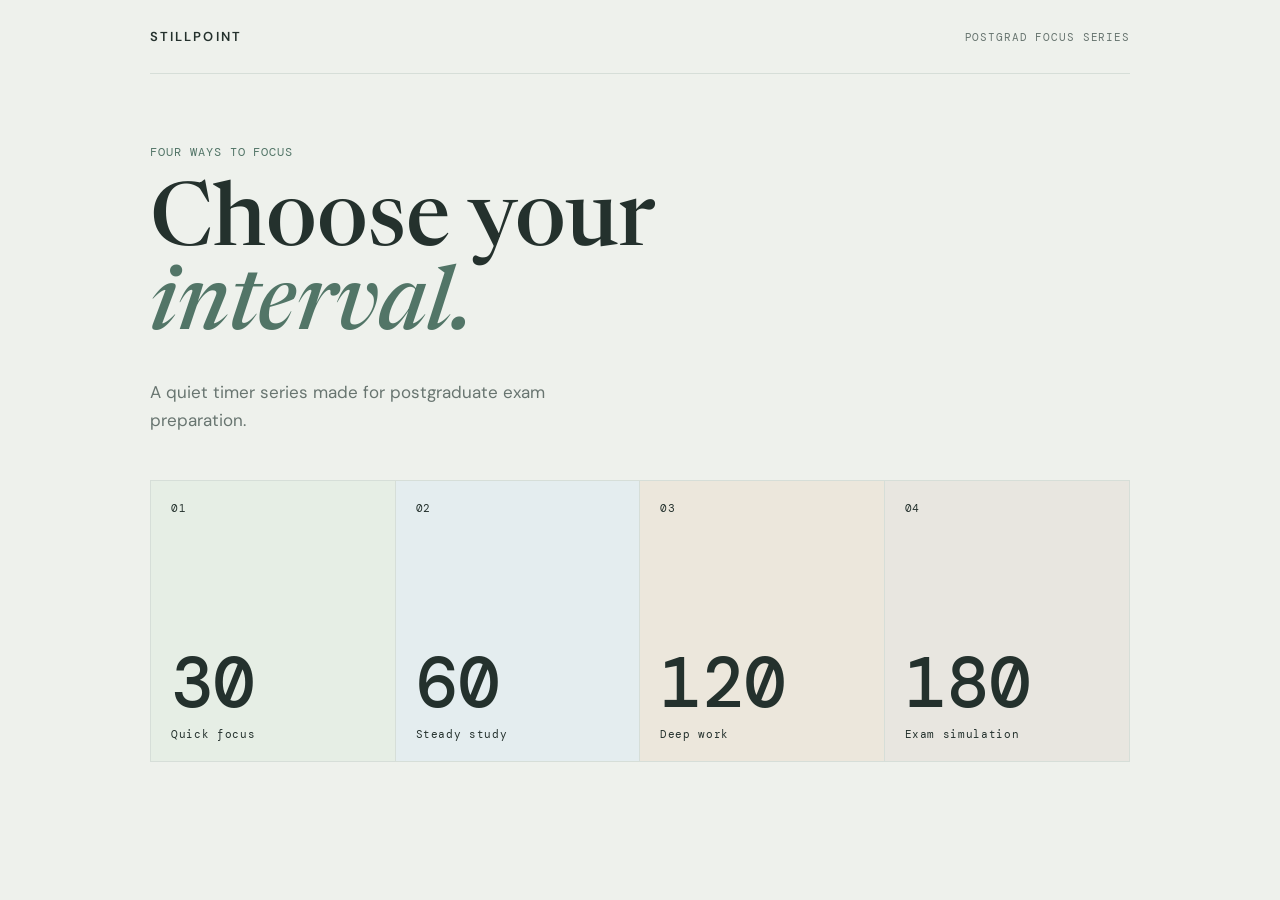
==== index.html @ 003e87a0 "Add files via upload Initial focus timer website" ====
<!doctype html><html lang="en"><head><meta charset="UTF-8"><meta name="viewport" content="width=device-width,initial-scale=1"><meta name="theme-color" content="#eef1ec"><title>Stillpoint Focus Cards</title><link rel="stylesheet" href="style.css"></head><body class="catalog"><main class="catalog-shell"><header class="topbar"><span class="brand">STILLPOINT</span><span class="session-label">POSTGRAD FOCUS SERIES</span></header><section class="catalog-intro"><p class="eyebrow">Four ways to focus</p><h1>Choose your<br><em>interval.</em></h1><p class="intro">A quiet timer series made for postgraduate exam preparation.</p></section><nav class="card-grid" aria-label="Focus durations"><a class="product-card card-30" href="30/"><span>01</span><strong>30</strong><small>Quick focus</small></a><a class="product-card card-60" href="60/"><span>02</span><strong>60</strong><small>Steady study</small></a><a class="product-card card-120" href="120/"><span>03</span><strong>120</strong><small>Deep work</small></a><a class="product-card card-180" href="180/"><span>04</span><strong>180</strong><small>Exam simulation</small></a></nav></main></body></html>
---- style.css ----
@import url('https://fonts.googleapis.com/css2?family=DM+Mono:wght@400;500&family=DM+Sans:wght@400;500;600&family=Libre+Baskerville:ital@0;1&family=Manrope:wght@400;500;600&family=Newsreader:ital,opsz,wght@0,6..72,500;1,6..72,500&family=Source+Serif+4:ital,wght@0,500;1,500&display=swap');
:root{--paper:#f3f5f0;--ink:#24312d;--muted:#687570;--line:#d6ded8;--accent:#527567;--panel:#e8eee9;--soft:#dce8df;--body:'DM Sans',system-ui,sans-serif;--display:'Newsreader',Georgia,serif}*{box-sizing:border-box}body{margin:0;min-height:100vh;background:var(--paper);color:var(--ink);font-family:var(--body)}.theme-30{--paper:#f3f6f0;--ink:#25332b;--muted:#68766c;--line:#d3ddd4;--accent:#55745d;--panel:#e6eee5;--soft:#d7e5d8;--display:'Newsreader',Georgia,serif}.theme-60{--paper:#f1f5f6;--ink:#23323a;--muted:#65747a;--line:#d1dde1;--accent:#496e7b;--panel:#e4edef;--soft:#d5e5e9;--body:'Manrope',system-ui,sans-serif;--display:'Libre Baskerville',Georgia,serif}.theme-120{--paper:#f5f3ee;--ink:#34312b;--muted:#787066;--line:#ded8cc;--accent:#7b6648;--panel:#ece7dc;--soft:#e3d8c5;--display:'Source Serif 4',Georgia,serif}.theme-180{--paper:#f2f1ed;--ink:#252725;--muted:#696b67;--line:#d8d7d1;--accent:#7d4540;--panel:#e8e6e0;--soft:#e4d5d1;--body:'Manrope',system-ui,sans-serif;--display:'Libre Baskerville',Georgia,serif}.shell,.catalog-shell{width:min(100% - 40px,980px);min-height:100vh;margin:auto;display:flex;flex-direction:column}.topbar{display:flex;justify-content:space-between;align-items:center;padding:28px 0;border-bottom:1px solid var(--line)}.brand{color:var(--ink);font-size:13px;letter-spacing:.16em;text-decoration:none;font-weight:600}.session-label,.nfc-mark,.mode-mark{color:var(--muted);font:11px 'DM Mono',monospace;letter-spacing:.08em}.hero{padding:clamp(52px,9vh,92px) 0 46px;max-width:720px}.eyebrow{color:var(--accent);font:12px 'DM Mono',monospace;letter-spacing:.08em;margin:0 0 22px;text-transform:uppercase}h1{font:500 clamp(52px,8vw,88px)/.96 var(--display);letter-spacing:0;margin:0}h1 em{color:var(--accent);font-weight:500}.intro{color:var(--muted);font-size:17px;line-height:1.65;margin:27px 0 0;max-width:480px}.timer-panel{background:var(--panel);border:1px solid var(--line);padding:22px 24px 24px}.mode-mark{display:flex;justify-content:space-between}.clock-wrap{padding:clamp(48px,8vw,82px) 0 43px;text-align:center}.clock{font:500 clamp(68px,14vw,142px)/.9 'DM Mono',monospace;letter-spacing:0}.status{color:var(--muted);font-size:14px;margin-top:22px;min-height:21px}.controls{display:flex;justify-content:center;gap:10px}button{cursor:pointer;font:600 13px var(--body);padding:13px 20px;border:1px solid var(--accent)}.primary{color:#fff;background:var(--accent)}.secondary{color:var(--ink);background:transparent;border-color:var(--line)}.primary:hover{filter:brightness(.9)}.secondary:hover{background:var(--soft)}.footer{display:flex;justify-content:space-between;gap:20px;color:var(--muted);font-size:12px;line-height:1.5;padding:25px 0 35px;margin-top:auto}.catalog{--paper:#eef1ec}.catalog-intro{padding:70px 0 46px}.card-grid{display:grid;grid-template-columns:repeat(4,1fr);border:1px solid var(--line);margin-bottom:40px}.product-card{min-height:280px;padding:20px;display:flex;flex-direction:column;color:var(--ink);text-decoration:none;border-right:1px solid var(--line);transition:transform .2s ease}.product-card:last-child{border:0}.product-card:hover{transform:translateY(-5px)}.product-card span,.product-card small{font:11px 'DM Mono',monospace;letter-spacing:.06em}.product-card strong{font:500 70px/1 'DM Mono',monospace;margin:auto 0 8px}.card-30{background:#e6eee5}.card-60{background:#e4edef}.card-120{background:#ece7dc}.card-180{background:#e8e6e0}@media(max-width:700px){.card-grid{grid-template-columns:1fr 1fr}.product-card:nth-child(2){border-right:0}.product-card{min-height:210px;border-bottom:1px solid var(--line)}}@media(max-width:540px){.shell,.catalog-shell{width:min(100% - 28px,980px)}.topbar{padding:21px 0}.session-label{font-size:9px}.hero{padding:55px 0 40px}.timer-panel{padding:16px}.clock{font-size:clamp(58px,20vw,90px)}.footer{flex-direction:column}}
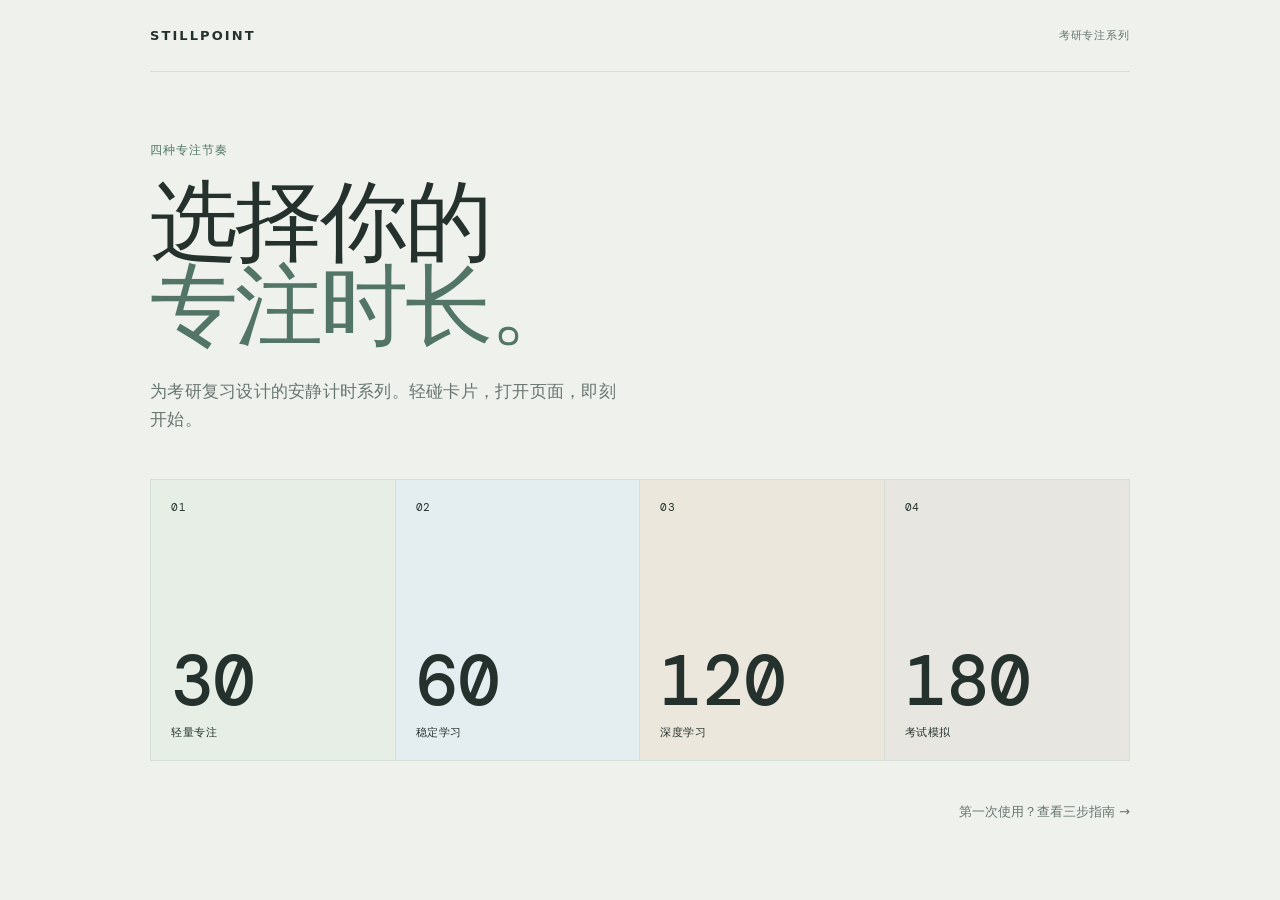
==== commit 771fbf09: "Add files via upload Text localization modification and tutorials" ====
--- a/index.html
+++ b/index.html
@@ -1 +1 @@
-<!doctype html><html lang="en"><head><meta charset="UTF-8"><meta name="viewport" content="width=device-width,initial-scale=1"><meta name="theme-color" content="#eef1ec"><title>Stillpoint Focus Cards</title><link rel="stylesheet" href="style.css"></head><body class="catalog"><main class="catalog-shell"><header class="topbar"><span class="brand">STILLPOINT</span><span class="session-label">POSTGRAD FOCUS SERIES</span></header><section class="catalog-intro"><p class="eyebrow">Four ways to focus</p><h1>Choose your<br><em>interval.</em></h1><p class="intro">A quiet timer series made for postgraduate exam preparation.</p></section><nav class="card-grid" aria-label="Focus durations"><a class="product-card card-30" href="30/"><span>01</span><strong>30</strong><small>Quick focus</small></a><a class="product-card card-60" href="60/"><span>02</span><strong>60</strong><small>Steady study</small></a><a class="product-card card-120" href="120/"><span>03</span><strong>120</strong><small>Deep work</small></a><a class="product-card card-180" href="180/"><span>04</span><strong>180</strong><small>Exam simulation</small></a></nav></main></body></html>
+<!doctype html><html lang="zh-CN"><head><meta charset="UTF-8"><meta name="viewport" content="width=device-width,initial-scale=1"><meta name="theme-color" content="#eef1ec"><title>Stillpoint 专注计时卡</title><link rel="stylesheet" href="style.css"></head><body class="catalog"><main class="catalog-shell"><header class="topbar"><span class="brand">STILLPOINT</span><span class="session-label">考研专注系列</span></header><section class="catalog-intro"><p class="eyebrow">四种专注节奏</p><h1>选择你的<br><em>专注时长。</em></h1><p class="intro">为考研复习设计的安静计时系列。轻碰卡片，打开页面，即刻开始。</p></section><nav class="card-grid" aria-label="选择专注时长"><a class="product-card card-30" href="30/"><span>01</span><strong>30</strong><small>轻量专注</small></a><a class="product-card card-60" href="60/"><span>02</span><strong>60</strong><small>稳定学习</small></a><a class="product-card card-120" href="120/"><span>03</span><strong>120</strong><small>深度学习</small></a><a class="product-card card-180" href="180/"><span>04</span><strong>180</strong><small>考试模拟</small></a></nav><footer class="catalog-footer"><a href="guide/">第一次使用？查看三步指南 →</a></footer></main></body></html>
--- a/style.css
+++ b/style.css
@@ -1,2 +1,4 @@
 @import url('https://fonts.googleapis.com/css2?family=DM+Mono:wght@400;500&family=DM+Sans:wght@400;500;600&family=Libre+Baskerville:ital@0;1&family=Manrope:wght@400;500;600&family=Newsreader:ital,opsz,wght@0,6..72,500;1,6..72,500&family=Source+Serif+4:ital,wght@0,500;1,500&display=swap');
+.catalog,.timer-page{--body:'Microsoft YaHei','PingFang SC','Noto Sans CJK SC',system-ui,sans-serif;--display:'STSong','Songti SC','Noto Serif CJK SC','Source Han Serif SC',Georgia,serif}.catalog h1,.timer-page h1{letter-spacing:-.035em}.catalog h1 em,.timer-page h1 em{font-style:normal}.catalog .intro,.timer-page .intro{letter-spacing:.015em}.catalog-footer{padding:0 0 35px;text-align:right}.catalog-footer a{color:var(--muted);font-size:13px;text-decoration:none}.catalog-footer a:hover{color:var(--accent)}
+.timer-page .controls{opacity:.58;transition:opacity .2s ease}.timer-page .controls:hover,.timer-page .controls:focus-within{opacity:1}.timer-page .controls button{font-size:12px;padding:10px 16px;background:transparent;color:var(--muted);border-color:var(--line)}.timer-page .controls button:hover{background:var(--soft);color:var(--ink);border-color:var(--accent)}.timer-page.complete .timer-panel{box-shadow:inset 0 0 0 2px var(--accent)}
 :root{--paper:#f3f5f0;--ink:#24312d;--muted:#687570;--line:#d6ded8;--accent:#527567;--panel:#e8eee9;--soft:#dce8df;--body:'DM Sans',system-ui,sans-serif;--display:'Newsreader',Georgia,serif}*{box-sizing:border-box}body{margin:0;min-height:100vh;background:var(--paper);color:var(--ink);font-family:var(--body)}.theme-30{--paper:#f3f6f0;--ink:#25332b;--muted:#68766c;--line:#d3ddd4;--accent:#55745d;--panel:#e6eee5;--soft:#d7e5d8;--display:'Newsreader',Georgia,serif}.theme-60{--paper:#f1f5f6;--ink:#23323a;--muted:#65747a;--line:#d1dde1;--accent:#496e7b;--panel:#e4edef;--soft:#d5e5e9;--body:'Manrope',system-ui,sans-serif;--display:'Libre Baskerville',Georgia,serif}.theme-120{--paper:#f5f3ee;--ink:#34312b;--muted:#787066;--line:#ded8cc;--accent:#7b6648;--panel:#ece7dc;--soft:#e3d8c5;--display:'Source Serif 4',Georgia,serif}.theme-180{--paper:#f2f1ed;--ink:#252725;--muted:#696b67;--line:#d8d7d1;--accent:#7d4540;--panel:#e8e6e0;--soft:#e4d5d1;--body:'Manrope',system-ui,sans-serif;--display:'Libre Baskerville',Georgia,serif}.shell,.catalog-shell{width:min(100% - 40px,980px);min-height:100vh;margin:auto;display:flex;flex-direction:column}.topbar{display:flex;justify-content:space-between;align-items:center;padding:28px 0;border-bottom:1px solid var(--line)}.brand{color:var(--ink);font-size:13px;letter-spacing:.16em;text-decoration:none;font-weight:600}.session-label,.nfc-mark,.mode-mark{color:var(--muted);font:11px 'DM Mono',monospace;letter-spacing:.08em}.hero{padding:clamp(52px,9vh,92px) 0 46px;max-width:720px}.eyebrow{color:var(--accent);font:12px 'DM Mono',monospace;letter-spacing:.08em;margin:0 0 22px;text-transform:uppercase}h1{font:500 clamp(52px,8vw,88px)/.96 var(--display);letter-spacing:0;margin:0}h1 em{color:var(--accent);font-weight:500}.intro{color:var(--muted);font-size:17px;line-height:1.65;margin:27px 0 0;max-width:480px}.timer-panel{background:var(--panel);border:1px solid var(--line);padding:22px 24px 24px}.mode-mark{display:flex;justify-content:space-between}.clock-wrap{padding:clamp(48px,8vw,82px) 0 43px;text-align:center}.clock{font:500 clamp(68px,14vw,142px)/.9 'DM Mono',monospace;letter-spacing:0}.status{color:var(--muted);font-size:14px;margin-top:22px;min-height:21px}.controls{display:flex;justify-content:center;gap:10px}button{cursor:pointer;font:600 13px var(--body);padding:13px 20px;border:1px solid var(--accent)}.primary{color:#fff;background:var(--accent)}.secondary{color:var(--ink);background:transparent;border-color:var(--line)}.primary:hover{filter:brightness(.9)}.secondary:hover{background:var(--soft)}.footer{display:flex;justify-content:space-between;gap:20px;color:var(--muted);font-size:12px;line-height:1.5;padding:25px 0 35px;margin-top:auto}.catalog{--paper:#eef1ec}.catalog-intro{padding:70px 0 46px}.card-grid{display:grid;grid-template-columns:repeat(4,1fr);border:1px solid var(--line);margin-bottom:40px}.product-card{min-height:280px;padding:20px;display:flex;flex-direction:column;color:var(--ink);text-decoration:none;border-right:1px solid var(--line);transition:transform .2s ease}.product-card:last-child{border:0}.product-card:hover{transform:translateY(-5px)}.product-card span,.product-card small{font:11px 'DM Mono',monospace;letter-spacing:.06em}.product-card strong{font:500 70px/1 'DM Mono',monospace;margin:auto 0 8px}.card-30{background:#e6eee5}.card-60{background:#e4edef}.card-120{background:#ece7dc}.card-180{background:#e8e6e0}@media(max-width:700px){.card-grid{grid-template-columns:1fr 1fr}.product-card:nth-child(2){border-right:0}.product-card{min-height:210px;border-bottom:1px solid var(--line)}}@media(max-width:540px){.shell,.catalog-shell{width:min(100% - 28px,980px)}.topbar{padding:21px 0}.session-label{font-size:9px}.hero{padding:55px 0 40px}.timer-panel{padding:16px}.clock{font-size:clamp(58px,20vw,90px)}.footer{flex-direction:column}}
